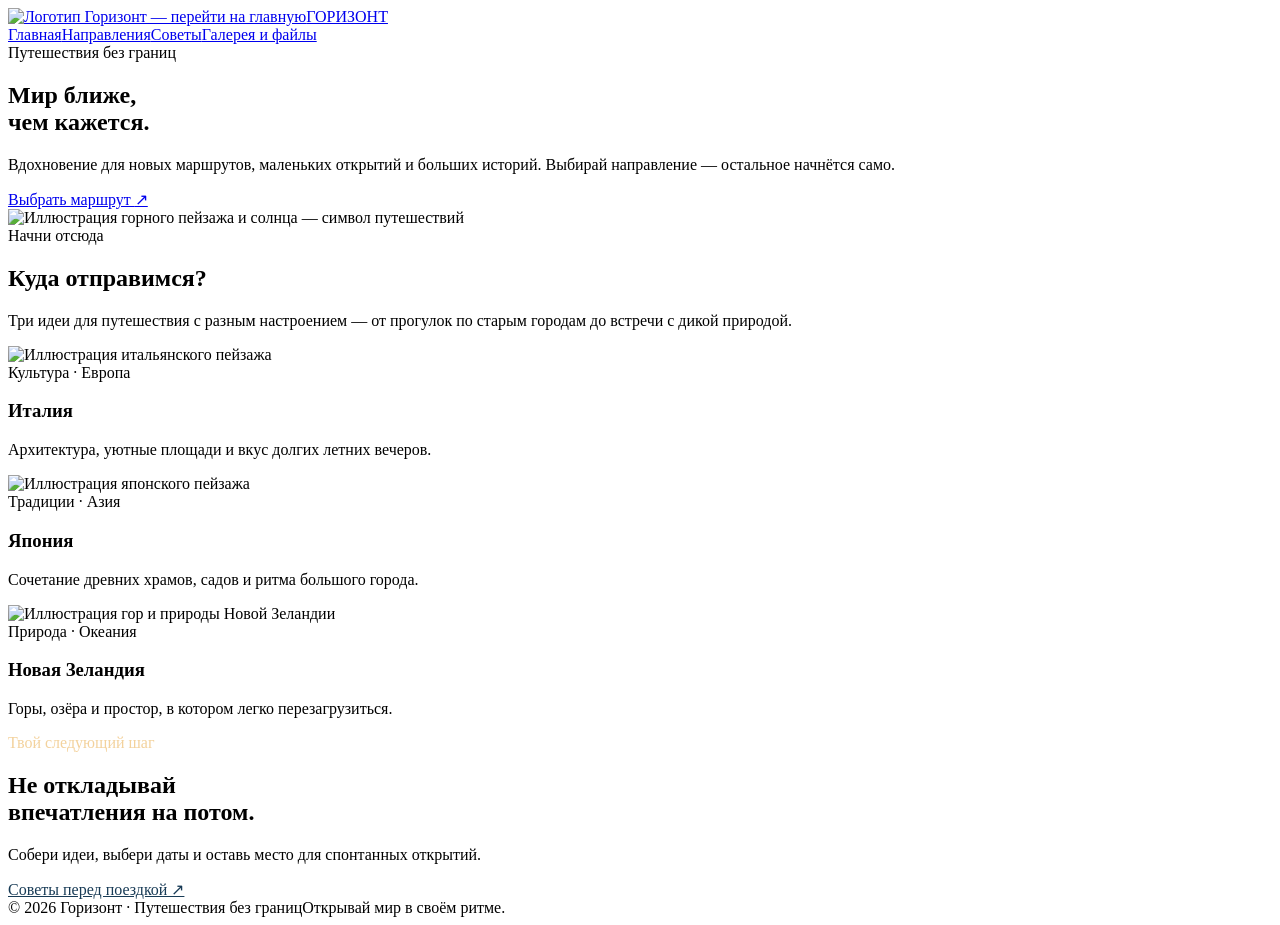
==== index.html @ a23a4f41 "Add files via upload" ====
<!doctype html><html lang="ru"><head><meta charset="utf-8"><meta name="viewport" content="width=device-width, initial-scale=1"><meta name="description" content="Горизонт — идеи и советы для путешествий"><title>Главная — Горизонт</title><link rel="stylesheet" href="css/style.css"></head><body><header><div class="container nav"><a class="brand" href="index.html" aria-label="Горизонт — на главную"><img src="img/logo.svg" alt="Логотип Горизонт — перейти на главную"><span>ГОРИЗОНТ</span></a><nav aria-label="Главная навигация"><a class="active" href="index.html">Главная</a><a class="" href="destinations.html">Направления</a><a class="" href="tips.html">Советы</a><a class="" href="gallery.html">Галерея и файлы</a></nav></div></header><main><section class="container hero"><div class="fade"><div class="eyebrow">Путешествия без границ</div><h1>Мир ближе,<br>чем кажется.</h1><p class="lead">Вдохновение для новых маршрутов, маленьких открытий и больших историй. Выбирай направление — остальное начнётся само.</p><a class="btn" href="destinations.html">Выбрать маршрут <span>↗</span></a></div><div class="hero-art"><img src="img/hero.svg" alt="Иллюстрация горного пейзажа и солнца — символ путешествий"></div></section>
<section class="container section"><div class="section-head"><div><div class="eyebrow">Начни отсюда</div><h2>Куда отправимся?</h2></div><p>Три идеи для путешествия с разным настроением — от прогулок по старым городам до встречи с дикой природой.</p></div><div class="cards">
<article class="card"><img src="img/italy.svg" alt="Иллюстрация итальянского пейзажа"><div class="card-body"><div class="tag">Культура · Европа</div><h3>Италия</h3><p>Архитектура, уютные площади и вкус долгих летних вечеров.</p></div></article>
<article class="card"><img src="img/japan.svg" alt="Иллюстрация японского пейзажа"><div class="card-body"><div class="tag">Традиции · Азия</div><h3>Япония</h3><p>Сочетание древних храмов, садов и ритма большого города.</p></div></article>
<article class="card"><img src="img/mountains.svg" alt="Иллюстрация гор и природы Новой Зеландии"><div class="card-body"><div class="tag">Природа · Океания</div><h3>Новая Зеландия</h3><p>Горы, озёра и простор, в котором легко перезагрузиться.</p></div></article></div></section>
<section class="container section"><div class="feature-bg"><div><div class="eyebrow" style="color:#F3D29D">Твой следующий шаг</div><h2>Не откладывай<br>впечатления на потом.</h2><p>Собери идеи, выбери даты и оставь место для спонтанных открытий.</p><a class="btn" href="tips.html" style="background:#fff;color:#183B56">Советы перед поездкой ↗</a></div></div></section></main><footer><div class="container footer-inner"><span>© 2026 Горизонт · Путешествия без границ</span><span>Открывай мир в своём ритме.</span></div></footer></body></html>
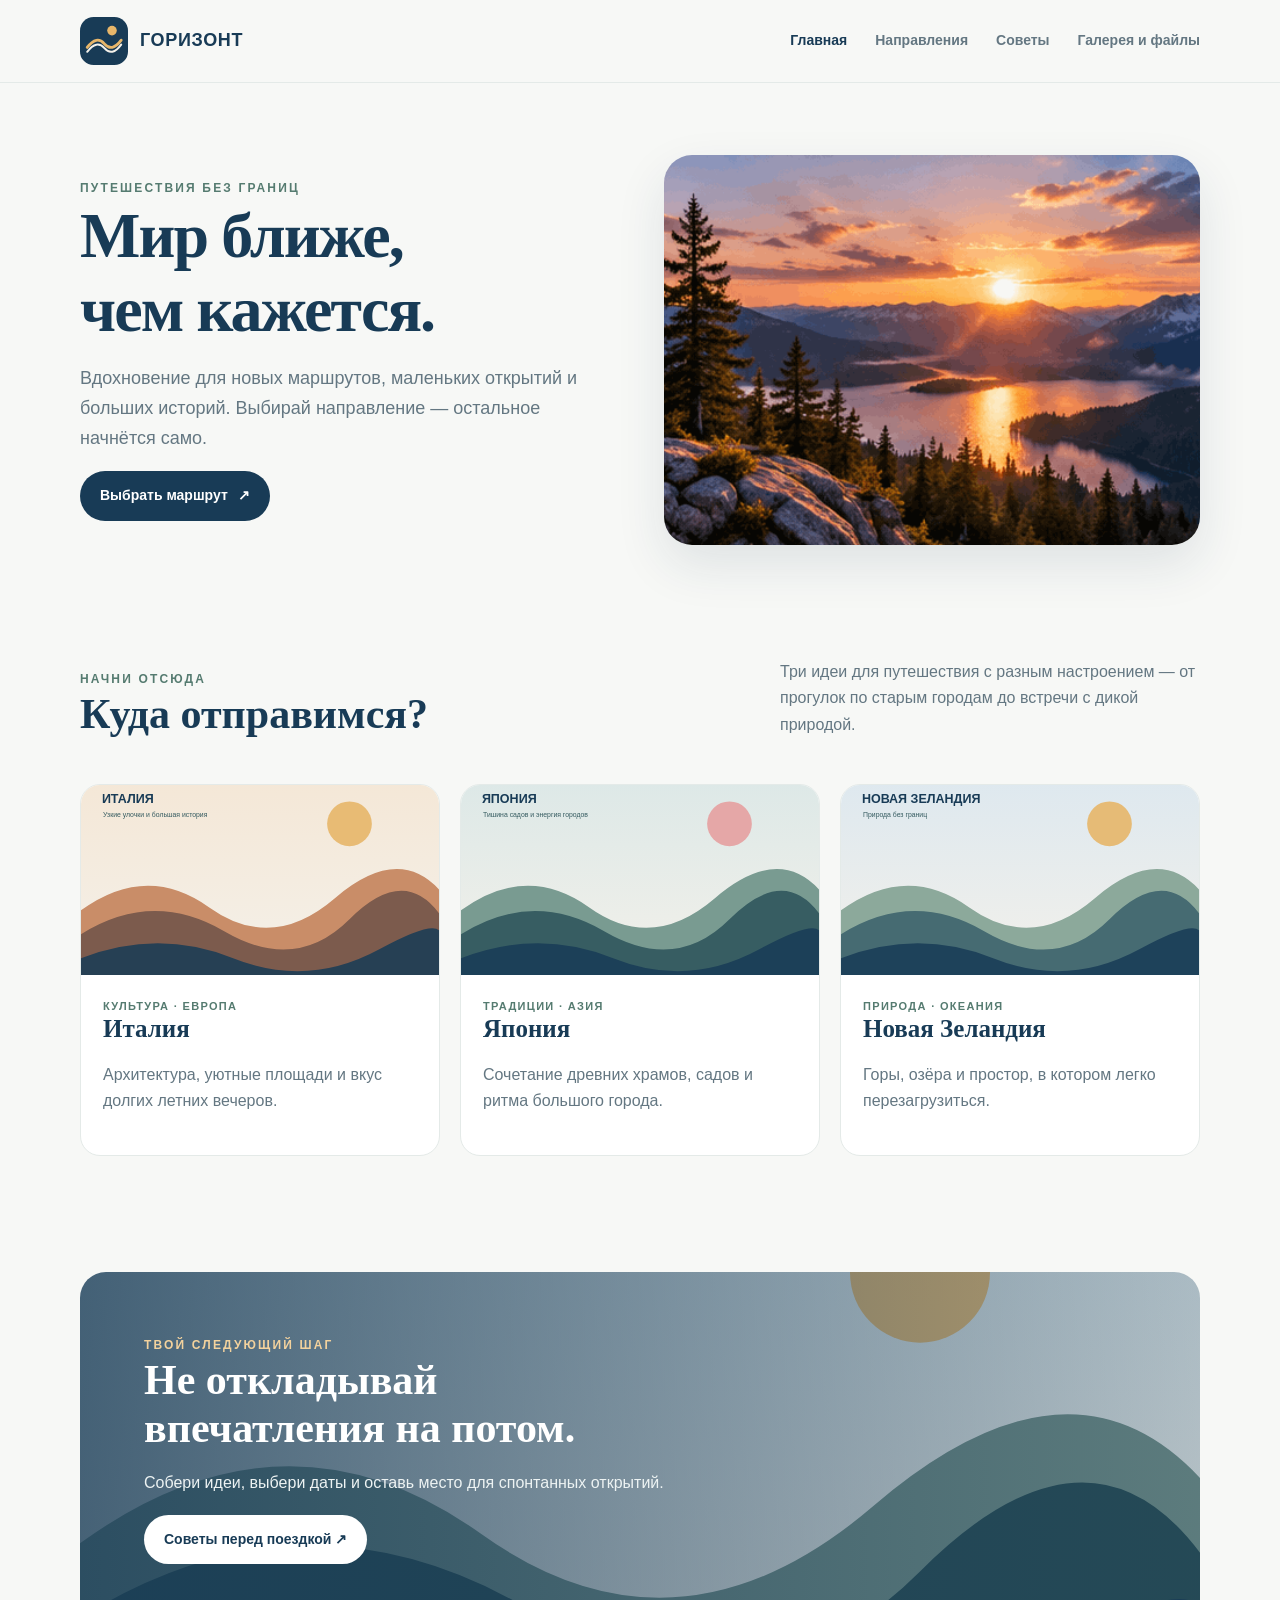
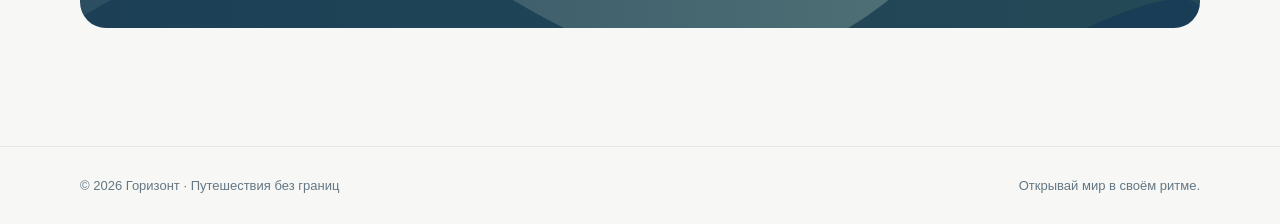
==== commit 53afc14e: "Update index.html" ====
--- a/index.html
+++ b/index.html
@@ -1,6 +1,6 @@
-<!doctype html><html lang="ru"><head><meta charset="utf-8"><meta name="viewport" content="width=device-width, initial-scale=1"><meta name="description" content="Горизонт — идеи и советы для путешествий"><title>Главная — Горизонт</title><link rel="stylesheet" href="css/style.css"></head><body><header><div class="container nav"><a class="brand" href="index.html" aria-label="Горизонт — на главную"><img src="img/logo.svg" alt="Логотип Горизонт — перейти на главную"><span>ГОРИЗОНТ</span></a><nav aria-label="Главная навигация"><a class="active" href="index.html">Главная</a><a class="" href="destinations.html">Направления</a><a class="" href="tips.html">Советы</a><a class="" href="gallery.html">Галерея и файлы</a></nav></div></header><main><section class="container hero"><div class="fade"><div class="eyebrow">Путешествия без границ</div><h1>Мир ближе,<br>чем кажется.</h1><p class="lead">Вдохновение для новых маршрутов, маленьких открытий и больших историй. Выбирай направление — остальное начнётся само.</p><a class="btn" href="destinations.html">Выбрать маршрут <span>↗</span></a></div><div class="hero-art"><img src="img/hero.svg" alt="Иллюстрация горного пейзажа и солнца — символ путешествий"></div></section>
+<!doctype html><html lang="ru"><head><meta charset="utf-8"><meta name="viewport" content="width=device-width, initial-scale=1"><meta name="description" content="Горизонт — идеи и советы для путешествий"><title>Главная — Горизонт</title><link rel="stylesheet" href="css/style.css"></head><body><header><div class="container nav"><a class="brand" href="index.html" aria-label="Горизонт — на главную"><img src="img/logo.svg" alt="Логотип Горизонт — перейти на главную"><span>ГОРИЗОНТ</span></a><nav aria-label="Главная навигация"><a class="active" href="index.html">Главная</a><a class="" href="destinations.html">Направления</a><a class="" href="tips.html">Советы</a><a class="" href="gallery.html">Галерея и файлы</a></nav></div></header><main><section class="container hero"><div class="fade"><div class="eyebrow">Путешествия без границ</div><h1>Мир ближе,<br>чем кажется.</h1><p class="lead">Вдохновение для новых маршрутов, маленьких открытий и больших историй. Выбирай направление — остальное начнётся само.</p><a class="btn" href="destinations.html">Выбрать маршрут <span>↗</span></a></div><div class="hero-art"><img src="img/travel-sunrise.gif" alt="Иллюстрация горного пейзажа и солнца — символ путешествий"></div></section>
 <section class="container section"><div class="section-head"><div><div class="eyebrow">Начни отсюда</div><h2>Куда отправимся?</h2></div><p>Три идеи для путешествия с разным настроением — от прогулок по старым городам до встречи с дикой природой.</p></div><div class="cards">
 <article class="card"><img src="img/italy.svg" alt="Иллюстрация итальянского пейзажа"><div class="card-body"><div class="tag">Культура · Европа</div><h3>Италия</h3><p>Архитектура, уютные площади и вкус долгих летних вечеров.</p></div></article>
 <article class="card"><img src="img/japan.svg" alt="Иллюстрация японского пейзажа"><div class="card-body"><div class="tag">Традиции · Азия</div><h3>Япония</h3><p>Сочетание древних храмов, садов и ритма большого города.</p></div></article>
 <article class="card"><img src="img/mountains.svg" alt="Иллюстрация гор и природы Новой Зеландии"><div class="card-body"><div class="tag">Природа · Океания</div><h3>Новая Зеландия</h3><p>Горы, озёра и простор, в котором легко перезагрузиться.</p></div></article></div></section>
-<section class="container section"><div class="feature-bg"><div><div class="eyebrow" style="color:#F3D29D">Твой следующий шаг</div><h2>Не откладывай<br>впечатления на потом.</h2><p>Собери идеи, выбери даты и оставь место для спонтанных открытий.</p><a class="btn" href="tips.html" style="background:#fff;color:#183B56">Советы перед поездкой ↗</a></div></div></section></main><footer><div class="container footer-inner"><span>© 2026 Горизонт · Путешествия без границ</span><span>Открывай мир в своём ритме.</span></div></footer></body></html>+<section class="container section"><div class="feature-bg"><div><div class="eyebrow" style="color:#F3D29D">Твой следующий шаг</div><h2>Не откладывай<br>впечатления на потом.</h2><p>Собери идеи, выбери даты и оставь место для спонтанных открытий.</p><a class="btn" href="tips.html" style="background:#fff;color:#183B56">Советы перед поездкой ↗</a></div></div></section></main><footer><div class="container footer-inner"><span>© 2026 Горизонт · Путешествия без границ</span><span>Открывай мир в своём ритме.</span></div></footer></body></html>
--- a/css/style.css
+++ b/css/style.css
@@ -0,0 +1,28 @@
+@import url('https://fonts.googleapis.com/css2?family=DM+Sans:wght@400;500;600;700&family=Playfair+Display:wght@600;700&display=swap');
+:root{--ink:#183B56;--muted:#647782;--paper:#F7F8F6;--white:#fff;--accent:#D9A65B;--line:#E4EAE8;--green:#557B70}
+*{box-sizing:border-box}html{scroll-behavior:smooth}body{margin:0;background:var(--paper);color:var(--ink);font-family:'DM Sans',Arial,sans-serif;line-height:1.65}
+a{color:inherit;text-decoration:none}img{max-width:100%;display:block}.container{width:min(1120px,calc(100% - 40px));margin:auto}
+header{position:sticky;top:0;z-index:20;background:rgba(247,248,246,.94);backdrop-filter:blur(12px);border-bottom:1px solid var(--line)}
+.nav{height:82px;display:flex;align-items:center;justify-content:space-between;gap:24px}
+.brand{display:flex;align-items:center;gap:12px;font-weight:700;letter-spacing:.04em}.brand img{width:48px;height:48px}.brand span{font-size:18px}
+nav{display:flex;gap:28px;align-items:center}nav a{font-size:14px;color:var(--muted);font-weight:600;transition:.2s}nav a:hover,nav a.active{color:var(--ink)}
+.menu-note{font-size:12px;color:var(--muted)}
+.hero{padding:72px 0 56px;display:grid;grid-template-columns:1fr 1fr;gap:48px;align-items:center}
+.eyebrow{font-size:12px;letter-spacing:.18em;text-transform:uppercase;color:var(--green);font-weight:700}
+h1,h2,h3{font-family:'Playfair Display',Georgia,serif;line-height:1.15;margin:0 0 18px}h1{font-size:clamp(42px,5vw,66px);letter-spacing:-.03em}h2{font-size:clamp(30px,3.5vw,42px)}h3{font-size:25px}
+p{color:var(--muted);margin:0 0 18px}.lead{font-size:18px;max-width:520px}
+.btn{display:inline-flex;align-items:center;gap:10px;background:var(--ink);color:white;padding:13px 20px;border-radius:999px;font-size:14px;font-weight:600;transition:transform .2s,background .2s}.btn:hover{transform:translateY(-3px);background:#28536D}
+.hero-art{border-radius:28px;overflow:hidden;box-shadow:0 20px 50px #183b561c;animation:floatIn .8s ease both}.hero-art img{width:100%;height:390px;object-fit:cover}
+.section{padding:58px 0}.section-head{display:flex;justify-content:space-between;align-items:end;gap:24px;margin-bottom:28px}.section-head p{max-width:420px}
+.cards{display:grid;grid-template-columns:repeat(3,1fr);gap:20px}.card{background:var(--white);border:1px solid var(--line);border-radius:20px;overflow:hidden;transition:transform .25s,box-shadow .25s}.card:hover{transform:translateY(-6px);box-shadow:0 16px 35px #183b5612}.card img{width:100%;height:190px;object-fit:cover}.card-body{padding:22px}.tag{font-size:11px;text-transform:uppercase;letter-spacing:.12em;color:var(--green);font-weight:700}
+.split{display:grid;grid-template-columns:1fr 1fr;gap:42px;align-items:center}.split img{border-radius:22px;width:100%;height:340px;object-fit:cover}.split-text{max-width:520px}
+.feature-bg{background:linear-gradient(90deg,rgba(24,59,86,.78),rgba(24,59,86,.25)),url('../img/bg.svg') center/cover;border-radius:26px;padding:64px;color:white;min-height:300px;display:flex;align-items:center}.feature-bg p{color:#edf3f3;max-width:520px}.feature-bg h2{max-width:540px}
+.page-intro{padding:64px 0 30px}.page-intro p{max-width:650px;font-size:17px}
+.destination-row{display:grid;grid-template-columns:42% 1fr;gap:34px;align-items:center;background:white;border:1px solid var(--line);border-radius:22px;padding:18px;margin:22px 0}.destination-row img{width:100%;height:260px;object-fit:cover;border-radius:15px}.destination-row:nth-child(even){grid-template-columns:1fr 42%}.destination-row:nth-child(even) img{order:2}
+.number{font-family:'Playfair Display',serif;font-size:38px;color:var(--accent)}
+.tips{display:grid;grid-template-columns:repeat(2,1fr);gap:16px}.tip{padding:24px;background:white;border:1px solid var(--line);border-radius:18px}.tip strong{display:block;margin-bottom:8px}
+.downloads{display:grid;grid-template-columns:repeat(4,1fr);gap:14px}.download{background:white;border:1px solid var(--line);border-radius:16px;padding:20px;display:flex;flex-direction:column;gap:8px;transition:.2s}.download:hover{border-color:var(--accent);transform:translateY(-3px)}.filetype{font-size:11px;color:var(--green);font-weight:700;letter-spacing:.12em}
+.gallery{display:grid;grid-template-columns:1.2fr .8fr;gap:18px}.gallery img{height:260px;width:100%;object-fit:cover;border-radius:20px}.gallery .tall{height:538px}
+footer{margin-top:60px;border-top:1px solid var(--line);padding:28px 0;color:var(--muted);font-size:13px}.footer-inner{display:flex;justify-content:space-between;gap:20px}
+.fade{animation:fadeUp .7s ease both}@keyframes fadeUp{from{opacity:0;transform:translateY(18px)}to{opacity:1;transform:translateY(0)}}@keyframes floatIn{from{opacity:0;transform:translateY(20px) scale(.98)}to{opacity:1;transform:translateY(0) scale(1)}}
+@media(max-width:760px){.nav{height:auto;min-height:76px;flex-wrap:wrap;padding:12px 0}nav{width:100%;gap:16px;overflow:auto;padding-bottom:5px}.hero,.split{grid-template-columns:1fr}.hero{padding-top:42px}.hero-art img{height:260px}.cards{grid-template-columns:1fr}.section-head{display:block}.destination-row,.destination-row:nth-child(even){grid-template-columns:1fr}.destination-row:nth-child(even) img{order:0}.tips{grid-template-columns:1fr}.downloads{grid-template-columns:repeat(2,1fr)}.gallery{grid-template-columns:1fr}.gallery .tall{height:260px}.feature-bg{padding:34px}.footer-inner{display:block}}
